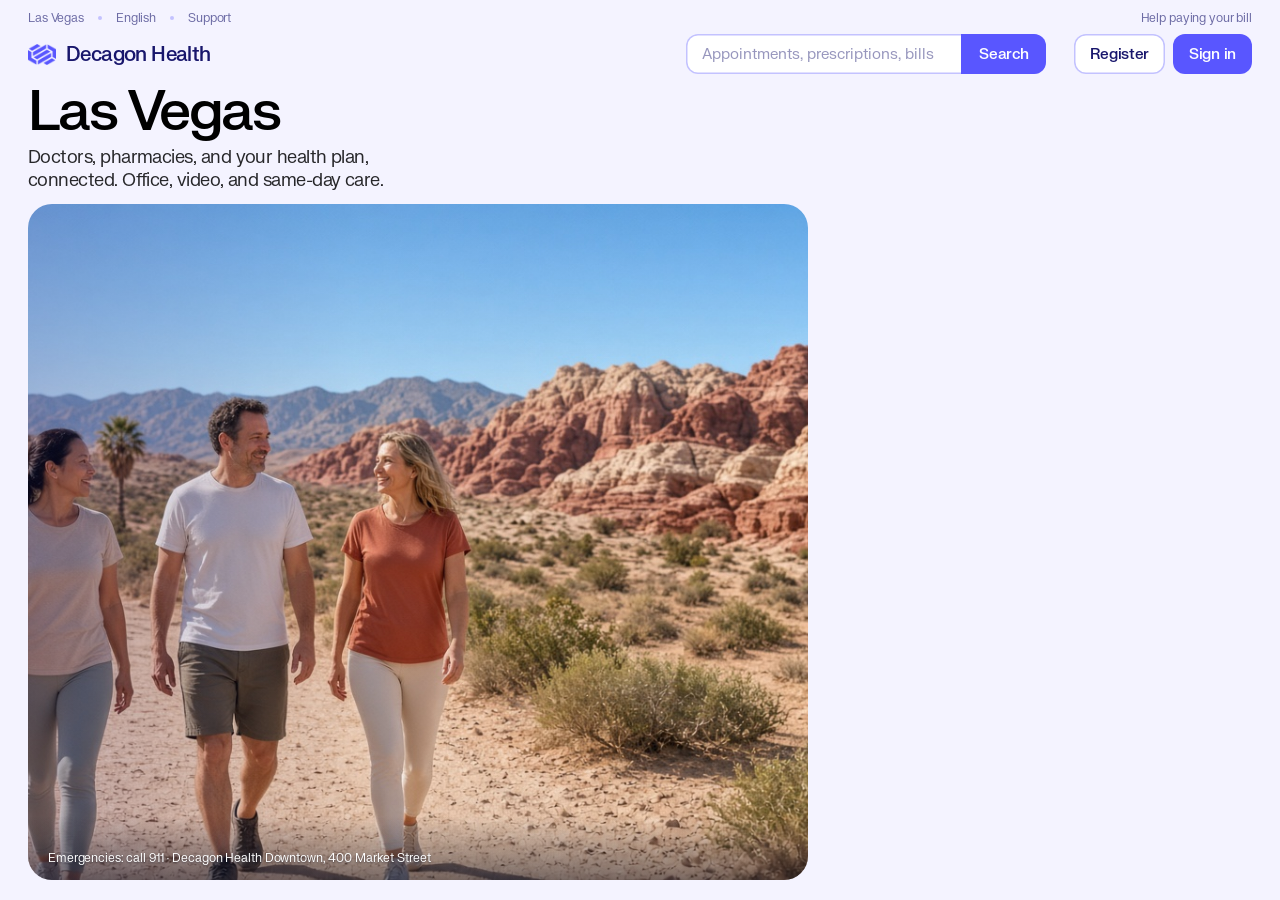
==== index.html @ 379a0c86 "Restore the laptop gap between the photo and the chat. Co-authored-by: Cursor <cursoragent@cursor.co" ====
<!DOCTYPE html>
<html lang="en">
<head>
  <meta charset="utf-8">
  <meta name="viewport" content="width=device-width, initial-scale=1">
  <title>Decagon Health</title>
  <link rel="icon" href="assets/favicon.png" type="image/png">
  <link rel="stylesheet" href="styles.css?v=gap">
</head>
<body>
  <div class="stage" inert>
    <header class="mast">
      <div class="util">
        <div class="util-left">
          <span>Las Vegas</span>
          <span class="dot" aria-hidden="true"></span>
          <span>English</span>
          <span class="dot" aria-hidden="true"></span>
          <span>Support</span>
        </div>
        <div class="util-right">
          <span>Help paying your bill</span>
        </div>
      </div>
      <div class="bar">
        <div class="brand">
          <span class="mark" aria-hidden="true"></span>
          <span class="wordmark">Decagon Health</span>
        </div>
        <nav class="links" aria-label="Primary">
          <span>Get care</span>
          <span>Doctors &amp; locations</span>
          <span>Pharmacy</span>
          <span>Pay bills</span>
          <span>Coaching</span>
        </nav>
        <div class="search" role="search">
          <span class="search-text">Appointments, prescriptions, bills</span>
          <span class="search-go">Search</span>
        </div>
        <div class="account">
          <span class="register">Register</span>
          <span class="signin">Sign in</span>
        </div>
      </div>
    </header>

    <section class="hero">
      <div class="hero-copy">
        <h1>Las Vegas</h1>
        <p>Doctors, pharmacies, and your health plan, connected. Office, video, and same-day care.</p>
      </div>
      <div class="photo">
        <p class="fine">Emergencies: call 911 · Decagon Health Downtown, 400 Market Street</p>
      </div>
    </section>
  </div>
  <div class="catch" aria-hidden="true"></div>

  <script
    src="https://decagon.ai/loaders/release/base/v1.js"
    data-slug="81Bceiy_decagon_health_cr"
  ></script>
  <script>
    window.addEventListener("decagonload", () => {
      const open = () => window.duet && window.duet.open();
      open();
      setTimeout(open, 700);
    });

    const widgetFrame = () => document.getElementById("decagon-iframe");

    let settleTimer;
    const settle = () => document.body.classList.remove("nudged");

    const nudge = () => {
      document.body.classList.remove("nudged");
      void document.body.offsetWidth;
      document.body.classList.add("nudged");
      clearTimeout(settleTimer);
      settleTimer = setTimeout(settle, 550);
    };

    document.querySelector(".catch").addEventListener("pointerdown", nudge);

    window.addEventListener("keydown", (event) => {
      if (event.metaKey || event.ctrlKey || event.altKey) return;
      if (document.activeElement === widgetFrame()) return;
      nudge();
    });
  </script>
</body>
</html>
---- styles.css ----
@font-face {
  font-family: "FK Grotesk Neue";
  src: url("fonts/FKGroteskNeue-Regular.otf") format("opentype");
  font-weight: 400;
  font-style: normal;
  font-display: swap;
}

@font-face {
  font-family: "FK Grotesk Neue";
  src: url("fonts/FKGroteskNeue-Medium.otf") format("opentype");
  font-weight: 500;
  font-style: normal;
  font-display: swap;
}

:root {
  --ink: #18166c;
  --primary: #5956ff;
  --canvas: #f4f3ff;
  --mist: #eeeeff;
  --soft: #c3c2ff;
  --black: #000;
  --zinc: #27272a;
  --font: "FK Grotesk Neue", "Helvetica Neue", Helvetica, Arial, sans-serif;
  --chat-w: 500px;
  /* The open card is 420px, inset 20px from the iframe's right and bottom. */
  --chat-card: 420px;
  --chat-pad: 20px;
  --edge: 20px;
  --gutter: 28px;
  /* Clear column between the photo and the chat on a laptop. */
  --chat-gap: 32px;
}

* {
  box-sizing: border-box;
}

html,
body {
  margin: 0;
  height: 100%;
  overflow: hidden;
  background: var(--canvas);
  color: var(--ink);
  font-family: var(--font);
  font-weight: 400;
  -webkit-font-smoothing: antialiased;
}

body {
  cursor: default;
  user-select: none;
}

.stage {
  height: 100dvh;
  display: grid;
  grid-template-rows: auto minmax(0, 1fr);
  background: var(--canvas);
  transition: filter 220ms ease;
}

.catch {
  position: fixed;
  inset: 0;
  z-index: 2;
}

body.nudged .stage {
  filter: blur(12px);
}

#decagon-iframe {
  right: calc(var(--edge) - var(--chat-pad)) !important;
  bottom: calc(var(--edge) - var(--chat-pad)) !important;
  max-height: calc(100dvh - 72px - var(--edge)) !important;
  clip-path: inset(0 var(--chat-pad) var(--chat-pad) 0);
}

@keyframes widget-bounce {
  0%,
  100% {
    transform: translateY(0);
  }
  45% {
    transform: translateY(-16px);
  }
}

body.nudged #decagon-iframe {
  animation: widget-bounce 0.55s ease-in-out 1;
}

.mast {
  background: var(--canvas);
  color: var(--ink);
  padding: 10px var(--gutter) 8px;
}

.util,
.bar,
.util-left,
.util-right,
.account,
.brand {
  display: flex;
  align-items: center;
}

.util {
  justify-content: space-between;
  gap: 16px;
  margin-bottom: 8px;
  color: rgba(24, 22, 108, 0.62);
  font-size: 12px;
  letter-spacing: -0.01em;
}

.util-left,
.util-right {
  gap: 14px;
}

.dot {
  width: 4px;
  height: 4px;
  border-radius: 50%;
  background: var(--soft);
}

.bar {
  gap: 28px;
  min-height: 40px;
}

.brand {
  gap: 10px;
  flex: none;
}

.mark {
  width: 28px;
  height: 28px;
  background: var(--primary);
  -webkit-mask-image: url("assets/logomark-white.png");
  mask-image: url("assets/logomark-white.png");
  -webkit-mask-mode: luminance;
  mask-mode: luminance;
  -webkit-mask-size: contain;
  mask-size: contain;
  -webkit-mask-repeat: no-repeat;
  mask-repeat: no-repeat;
  -webkit-mask-position: center;
  mask-position: center;
}

.wordmark {
  font-size: 20px;
  font-weight: 500;
  letter-spacing: -0.03em;
  white-space: nowrap;
}

.links {
  display: flex;
  gap: 22px;
  font-size: 16px;
  font-weight: 500;
  letter-spacing: -0.02em;
  white-space: nowrap;
}

.search {
  margin-left: auto;
  display: flex;
  align-items: center;
  flex: 1 1 160px;
  min-width: 0;
  max-width: 360px;
  height: 40px;
  background: #fff;
  border-radius: 12px;
  box-shadow: inset 0 0 0 1.5px var(--soft);
  overflow: hidden;
}

.search-text {
  flex: 1;
  padding: 0 16px;
  color: rgba(24, 22, 108, 0.45);
  font-size: 15px;
  white-space: nowrap;
  overflow: hidden;
}

.search-go {
  flex: none;
  align-self: stretch;
  display: flex;
  align-items: center;
  padding: 0 18px;
  background: var(--primary);
  color: #fff;
  font-size: 15px;
  font-weight: 500;
  letter-spacing: -0.02em;
}

.account {
  gap: 8px;
  flex: none;
}

.register,
.signin {
  height: 40px;
  display: inline-flex;
  align-items: center;
  padding: 0 16px;
  border-radius: 12px;
  font-size: 15px;
  font-weight: 500;
  letter-spacing: -0.02em;
}

.register {
  color: var(--ink);
  background: #fff;
  box-shadow: inset 0 0 0 1.5px var(--soft);
}

.signin {
  background: var(--primary);
  color: #fff;
}

.hero {
  min-height: 0;
  display: grid;
  grid-template-rows: auto minmax(0, 1fr);
  gap: 12px;
  padding: 4px var(--gutter) var(--edge);
  background: var(--canvas);
}

.hero-copy {
  max-width: 720px;
  color: var(--black);
}

h1 {
  margin: 0;
  font-size: 56px;
  font-weight: 500;
  letter-spacing: -0.045em;
  line-height: 0.95;
}

.hero-copy p {
  margin: 8px 0 0;
  max-width: 34ch;
  font-size: 18px;
  line-height: 1.25;
  letter-spacing: -0.03em;
  color: var(--zinc);
}

.photo {
  position: relative;
  min-height: 0;
  margin-right: calc(var(--edge) + var(--chat-card) + var(--chat-gap) - var(--gutter));
  border-radius: 24px;
  overflow: hidden;
  background:
    linear-gradient(90deg, rgba(24, 22, 108, 0.22) 0%, rgba(24, 22, 108, 0.04) 42%, rgba(24, 22, 108, 0) 100%),
    url("assets/hero.jpg?v=vegas") 32% 42% / cover no-repeat;
}

.photo::after {
  content: "";
  position: absolute;
  left: 0;
  right: 0;
  bottom: 0;
  height: 64px;
  background: linear-gradient(transparent, rgba(12, 16, 32, 0.5));
}

.fine {
  position: absolute;
  left: 20px;
  right: 20px;
  bottom: 14px;
  z-index: 1;
  margin: 0;
  color: #fff;
  font-size: 12px;
  line-height: 1.35;
  letter-spacing: -0.01em;
  text-shadow: 0 1px 2px rgba(12, 16, 32, 0.45);
}

@media (max-width: 1280px) {
  .links {
    display: none;
  }
}

@media (min-height: 980px) {
  h1 {
    font-size: 72px;
  }

  .hero {
    gap: 18px;
  }

  .hero-copy p {
    font-size: 22px;
  }
}

@media (max-height: 740px) {
  .util {
    display: none;
  }

  h1 {
    font-size: 44px;
  }

  .hero-copy p {
    font-size: 16px;
  }
}
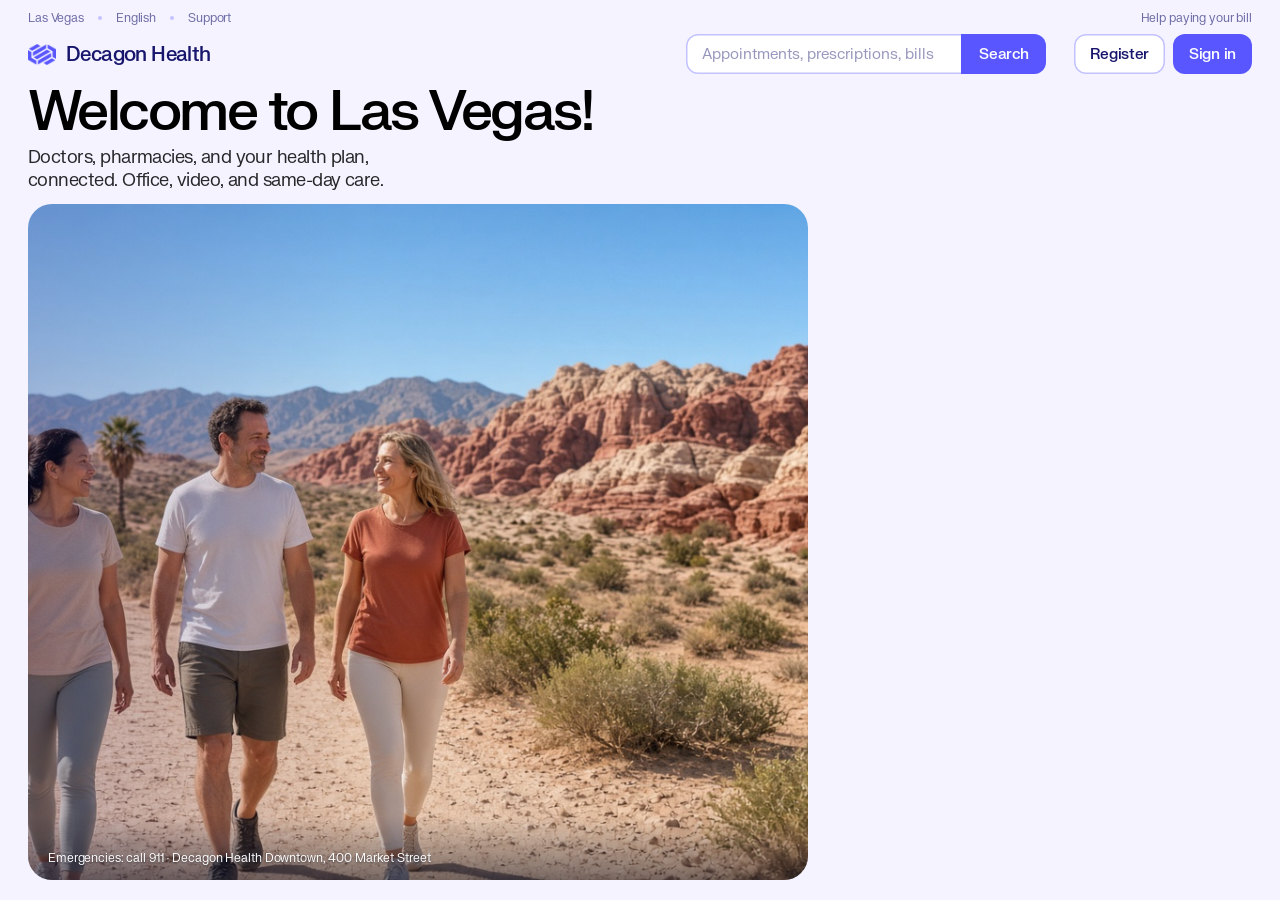
==== commit 670c32e9: "Make the phone app feel like a real member app and pass tap context to chat. Co-authored-by: Cursor " ====
--- a/index.html
+++ b/index.html
@@ -1,11 +1,45 @@
 <!DOCTYPE html>
-<html lang="en">
+<html lang="en" class="pending">
 <head>
   <meta charset="utf-8">
-  <meta name="viewport" content="width=device-width, initial-scale=1">
+  <meta name="viewport" content="width=device-width, initial-scale=1, viewport-fit=cover">
+  <meta name="theme-color" content="#f4f3ff">
+  <meta http-equiv="Accept-CH" content="Sec-CH-UA-Mobile">
+  <meta name="decagon-explicit-surface" content="">
+  <meta name="decagon-auth-slot" content="">
   <title>Decagon Health</title>
+  <style>
+    html.pending body { visibility: hidden; }
+    html.phone .stage, html.phone .catch { display: none !important; }
+    html.desk .app, html.desk .chat { display: none !important; }
+  </style>
+  <script>
+    (function () {
+      var q = "";
+      try { q = (new URLSearchParams(location.search).get("surface") || "").toLowerCase(); } catch (e) {}
+      var explicit = document.querySelector('meta[name="decagon-explicit-surface"]');
+      var named = explicit ? (explicit.getAttribute("content") || "").trim().toLowerCase() : "";
+      if (named !== "app" && named !== "portal") named = "";
+      var ua = navigator.userAgent || "";
+      var phone = /iPhone|iPod/i.test(ua) || (/Android/i.test(ua) && /Mobile/i.test(ua));
+      var shortSide = Math.min(screen.width || 0, screen.height || 0);
+      if (!phone && navigator.maxTouchPoints > 1 && shortSide > 0 && shortSide <= 500) phone = true;
+      try { if (navigator.userAgentData && navigator.userAgentData.mobile) phone = true; } catch (e) {}
+      if (q === "app" || named === "app") phone = true;
+      if (q === "portal" || named === "portal") phone = false;
+      var root = document.documentElement;
+      root.classList.remove("pending");
+      root.classList.add(phone ? "phone" : "desk");
+      if (phone) {
+        var theme = document.querySelector('meta[name="theme-color"]');
+        if (theme) theme.setAttribute("content", "#ffffff");
+      }
+    })();
+  </script>
+  <script src="surface.js?v=2"></script>
   <link rel="icon" href="assets/favicon.png" type="image/png">
   <link rel="stylesheet" href="styles.css?v=gap">
+  <link rel="stylesheet" href="app.css?v=4">
 </head>
 <body>
   <div class="stage" inert>
@@ -47,7 +81,7 @@
 
     <section class="hero">
       <div class="hero-copy">
-        <h1>Las Vegas</h1>
+        <h1>Welcome to Las Vegas!</h1>
         <p>Doctors, pharmacies, and your health plan, connected. Office, video, and same-day care.</p>
       </div>
       <div class="photo">
@@ -57,37 +91,51 @@
   </div>
   <div class="catch" aria-hidden="true"></div>
 
-  <script
-    src="https://decagon.ai/loaders/release/base/v1.js"
-    data-slug="81Bceiy_decagon_health_cr"
-  ></script>
+  <div class="app">
+    <header class="top">
+      <span class="avatar-frame"><img class="avatar" src="assets/jordan-rivera.jpg" alt="Jordan Rivera" width="36" height="36"></span>
+      <div class="who">
+        <b>Decagon Health</b>
+      </div>
+      <button class="chat-btn" id="open-chat" type="button">Chat</button>
+    </header>
+    <main id="main"></main>
+    <nav class="tabs" id="tabs" aria-label="Sections"></nav>
+  </div>
+  <div class="chat is-closed" id="chat" inert aria-hidden="true">
+    <iframe id="chat-frame" title="Chat with Decagon Health" referrerpolicy="no-referrer" loading="eager"></iframe>
+  </div>
+  <script src="app.js?v=3"></script>
   <script>
-    window.addEventListener("decagonload", () => {
-      const open = () => window.duet && window.duet.open();
-      open();
-      setTimeout(open, 700);
-    });
+    if (document.documentElement.classList.contains("desk")) {
+      const loader = document.createElement("script");
+      loader.src = "https://decagon.ai/loaders/release/base/v1.js";
+      loader.dataset.slug = "81Bceiy_decagon_health_cr";
+      document.body.appendChild(loader);
 
-    const widgetFrame = () => document.getElementById("decagon-iframe");
+      window.addEventListener("decagonload", () => {
+        const open = () => window.duet && window.duet.open();
+        open();
+        setTimeout(open, 700);
+      });
 
-    let settleTimer;
-    const settle = () => document.body.classList.remove("nudged");
-
-    const nudge = () => {
-      document.body.classList.remove("nudged");
-      void document.body.offsetWidth;
-      document.body.classList.add("nudged");
-      clearTimeout(settleTimer);
-      settleTimer = setTimeout(settle, 550);
-    };
-
-    document.querySelector(".catch").addEventListener("pointerdown", nudge);
-
-    window.addEventListener("keydown", (event) => {
-      if (event.metaKey || event.ctrlKey || event.altKey) return;
-      if (document.activeElement === widgetFrame()) return;
-      nudge();
-    });
+      const widgetFrame = () => document.getElementById("decagon-iframe");
+      let settleTimer;
+      const settle = () => document.body.classList.remove("nudged");
+      const nudge = () => {
+        document.body.classList.remove("nudged");
+        void document.body.offsetWidth;
+        document.body.classList.add("nudged");
+        clearTimeout(settleTimer);
+        settleTimer = setTimeout(settle, 550);
+      };
+      document.querySelector(".catch").addEventListener("pointerdown", nudge);
+      window.addEventListener("keydown", (event) => {
+        if (event.metaKey || event.ctrlKey || event.altKey) return;
+        if (document.activeElement === widgetFrame()) return;
+        nudge();
+      });
+    }
   </script>
 </body>
 </html>
--- a/app.css
+++ b/app.css
@@ -0,0 +1,566 @@
+:root {
+  --ink: #18166c;
+  --primary: #5956ff;
+  --canvas: #f4f3ff;
+  --soft: #c3c2ff;
+  --zinc: #27272a;
+  --ready: #0f7a45;
+  --hold: #9a5416;
+}
+
+* { box-sizing: border-box; }
+
+html, body {
+  margin: 0;
+  height: 100%;
+  background: var(--canvas);
+  color: var(--ink);
+  font-family: var(--font);
+  font-weight: 400;
+  -webkit-font-smoothing: antialiased;
+}
+
+body { min-height: 100dvh; }
+
+html.phone,
+html.app-page {
+  --canvas: #ffffff;
+  --ink: #1c1c1e;
+  --zinc: #3a3a3c;
+  --muted: #6e6e73;
+  --font: -apple-system, BlinkMacSystemFont, "SF Pro Text", "Segoe UI", sans-serif;
+  color-scheme: light;
+}
+
+html.phone,
+html.app-page,
+html.phone body,
+html.app-page body {
+  background: #fff;
+  color: #1c1c1e;
+  font-family: -apple-system, BlinkMacSystemFont, "SF Pro Text", "Segoe UI", sans-serif;
+}
+
+html.phone body[data-screen="bill"],
+html.app-page body[data-screen="bill"] {
+  background: #f2f2f7;
+}
+
+.app button,
+.app input {
+  font: inherit;
+  color: inherit;
+}
+
+.app button {
+  appearance: none;
+  -webkit-appearance: none;
+  background: none;
+  border: 0;
+  padding: 0;
+  cursor: pointer;
+  touch-action: manipulation;
+  -webkit-tap-highlight-color: transparent;
+}
+
+.app button:focus-visible {
+  outline: 2px solid var(--primary);
+  outline-offset: 2px;
+}
+
+.app {
+  min-height: 100dvh;
+  display: flex;
+  flex-direction: column;
+  width: min(480px, 100%);
+  margin: 0 auto;
+  background: var(--canvas);
+  font-family: -apple-system, BlinkMacSystemFont, "SF Pro Text", "Segoe UI", sans-serif;
+}
+
+html.phone .app,
+html.app-page .app {
+  position: fixed;
+  inset: 0;
+  z-index: 4;
+  width: 100%;
+  max-width: none;
+  height: 100%;
+  height: 100dvh;
+  min-height: 0;
+  margin: 0;
+  background: #fff;
+}
+
+html.phone body[data-screen="bill"] .app,
+html.app-page body[data-screen="bill"] .app {
+  background: #f2f2f7;
+}
+
+.app .top {
+  display: flex;
+  align-items: center;
+  gap: 10px;
+  padding: calc(10px + env(safe-area-inset-top)) 16px 10px;
+}
+
+.app .avatar-frame {
+  width: 36px;
+  height: 36px;
+  flex: none;
+  border-radius: 50%;
+  overflow: hidden;
+  background: #f2f2f7;
+  box-shadow: 0 0 0 0.5px rgba(0, 0, 0, 0.12);
+}
+
+.app .avatar {
+  width: 100%;
+  height: 100%;
+  display: block;
+  object-fit: cover;
+  object-position: center 20%;
+  color: transparent;
+}
+
+.app .who { display: flex; flex-direction: column; min-width: 0; flex: 1; }
+.app .who b {
+  font-weight: 600;
+  font-size: 17px;
+  letter-spacing: -0.02em;
+  white-space: nowrap;
+  overflow: hidden;
+  text-overflow: ellipsis;
+}
+
+.app .chat-btn,
+.app .primary {
+  background: var(--primary);
+  color: #fff;
+  font-weight: 600;
+  letter-spacing: -0.02em;
+}
+
+.app .chat-btn {
+  margin-left: auto;
+  flex: none;
+  height: 34px;
+  padding: 0 14px;
+  border-radius: 999px;
+  font-size: 15px;
+}
+
+.app .chat-btn:active,
+.app main button:active { opacity: 0.72; }
+
+.app main {
+  flex: 1;
+  min-height: 0;
+  overflow: auto;
+  padding: 6px 16px 20px;
+}
+
+.app .hello { margin: 6px 0 16px; }
+.app .hello h1 {
+  margin: 0;
+  font-size: 34px;
+  font-weight: 700;
+  letter-spacing: -0.022em;
+  line-height: 1.05;
+  color: #1c1c1e;
+}
+.app .hello p {
+  margin: 4px 0 0;
+  color: #6e6e73;
+  font-size: 17px;
+  letter-spacing: -0.01em;
+}
+
+.app .hero {
+  display: flex;
+  align-items: center;
+  gap: 14px;
+  width: 100%;
+  margin: 0 0 12px;
+  padding: 16px;
+  text-align: left;
+  color: #fff;
+  background: var(--primary);
+  border-radius: 22px;
+}
+.app .hero img {
+  width: 64px;
+  height: 64px;
+  flex: none;
+  border-radius: 50%;
+  object-fit: cover;
+  object-position: center 20%;
+  background: rgba(255, 255, 255, 0.24);
+  box-shadow: 0 0 0 2px rgba(255, 255, 255, 0.9);
+}
+.app .hero strong {
+  display: block;
+  font-size: 20px;
+  font-weight: 600;
+  letter-spacing: -0.02em;
+}
+.app .hero em {
+  display: block;
+  margin-top: 3px;
+  font-style: normal;
+  font-size: 15px;
+  line-height: 1.25;
+  letter-spacing: -0.01em;
+  color: rgba(255, 255, 255, 0.92);
+}
+
+.app .tiles {
+  display: grid;
+  grid-template-columns: 1fr 1fr;
+  gap: 10px;
+}
+.app .tile {
+  display: flex;
+  flex-direction: column;
+  align-items: flex-start;
+  min-height: 156px;
+  padding: 14px;
+  border-radius: 20px;
+  text-align: left;
+  color: #1c1c1e;
+}
+.app .tile.mint { background: #d8f5e6; }
+.app .tile.lavender { background: #e4e2ff; }
+.app .tile img {
+  width: 48px;
+  height: 48px;
+  border-radius: 14px;
+  object-fit: cover;
+  background: rgba(255, 255, 255, 0.72);
+}
+.app .tile .copy { margin-top: auto; padding-top: 12px; }
+.app .tile .copy strong {
+  display: block;
+  font-size: 15px;
+  font-weight: 600;
+  letter-spacing: -0.02em;
+  line-height: 1.2;
+}
+.app .tile.lavender .copy strong {
+  font-size: 28px;
+  font-weight: 700;
+  letter-spacing: -0.03em;
+}
+.app .tile .copy em {
+  display: block;
+  margin-top: 3px;
+  font-style: normal;
+  font-size: 14px;
+  font-weight: 600;
+}
+.app .tile.mint .copy em { color: var(--ready); }
+.app .tile.lavender .copy em { color: #3a3a3c; font-weight: 500; }
+
+.app .visit {
+  display: flex;
+  align-items: center;
+  gap: 12px;
+  width: 100%;
+  padding: 8px 0 10px;
+  text-align: left;
+}
+.app .visit img,
+.app .person img {
+  width: 56px;
+  height: 56px;
+  flex: none;
+  border-radius: 50%;
+  object-fit: cover;
+  object-position: center 20%;
+  background: #f2f2f7;
+}
+.app .visit-copy,
+.app .person-copy { flex: 1; min-width: 0; }
+.app .visit strong,
+.app .person strong {
+  display: block;
+  font-size: 20px;
+  font-weight: 700;
+  letter-spacing: -0.02em;
+}
+.app .person strong { font-size: 17px; font-weight: 600; }
+.app .visit em,
+.app .person em {
+  display: block;
+  margin-top: 2px;
+  font-style: normal;
+  font-size: 14px;
+  line-height: 1.3;
+  color: #6e6e73;
+}
+.app .when { white-space: nowrap; }
+
+.app .facts { margin-top: 4px; }
+.app .fact {
+  padding: 12px 0;
+  border-top: 0.5px solid rgba(60, 60, 67, 0.12);
+}
+.app .fact span {
+  display: block;
+  font-size: 13px;
+  color: #6e6e73;
+}
+.app .fact b {
+  display: block;
+  margin-top: 2px;
+  font-size: 17px;
+  font-weight: 600;
+  letter-spacing: -0.02em;
+}
+
+.app .note {
+  margin: 14px 0 0;
+  color: #6e6e73;
+  font-size: 15px;
+  line-height: 1.4;
+}
+
+.app .rx-list { margin-top: 4px; }
+.app .rx,
+.app .person {
+  display: flex;
+  align-items: center;
+  gap: 12px;
+  width: 100%;
+  padding: 14px 0;
+  text-align: left;
+  border-top: 0.5px solid rgba(60, 60, 67, 0.12);
+}
+.app .rx:first-child,
+.app .person:first-child { border-top: 0; }
+.app .rx { align-items: flex-start; }
+.app .rx img {
+  width: 48px;
+  height: 48px;
+  flex: none;
+  border-radius: 12px;
+  object-fit: cover;
+  background: #f2f2f7;
+}
+.app .rx-copy { flex: 1; min-width: 0; }
+.app .rx strong {
+  display: block;
+  font-size: 17px;
+  font-weight: 600;
+  letter-spacing: -0.02em;
+}
+.app .rx .detail {
+  display: block;
+  margin-top: 2px;
+  color: #6e6e73;
+  font-size: 14px;
+  line-height: 1.35;
+}
+.app .rx .pill { margin-top: 2px; }
+
+.app .pill {
+  display: inline-flex;
+  align-items: center;
+  flex: none;
+  height: 26px;
+  margin-left: auto;
+  padding: 0 10px;
+  border-radius: 999px;
+  font-size: 13px;
+  font-weight: 600;
+  letter-spacing: -0.01em;
+  white-space: nowrap;
+}
+.app .pill.ready { color: var(--ready); background: #e5f6ee; }
+.app .pill.hold { color: var(--hold); background: #fbf0e4; }
+.app .pill.shipped { color: var(--primary); background: #eeeeff; }
+
+.app .intro { margin: 8px 0 6px; }
+.app .intro h2 {
+  margin: 0;
+  font-size: 22px;
+  font-weight: 700;
+  letter-spacing: -0.02em;
+}
+.app .intro p {
+  margin: 6px 0 0;
+  color: #6e6e73;
+  font-size: 16px;
+  line-height: 1.35;
+}
+
+.app .chevron {
+  width: 14px;
+  height: 14px;
+  flex: none;
+  margin-left: auto;
+  color: #c4c4c8;
+}
+
+.app .sheet {
+  background: #fff;
+  border-radius: 18px;
+  overflow: hidden;
+  margin-top: 8px;
+}
+.app .statement {
+  display: block;
+  width: 100%;
+  padding: 20px 18px 6px;
+  text-align: left;
+}
+.app .amount {
+  display: block;
+  font-size: 40px;
+  font-weight: 700;
+  letter-spacing: -0.03em;
+  line-height: 1;
+  color: #1c1c1e;
+}
+.app .meta {
+  display: block;
+  margin-top: 6px;
+  font-size: 15px;
+  color: #6e6e73;
+}
+.app .deduct { display: block; margin: 16px 0 4px; }
+.app .track {
+  display: block;
+  height: 8px;
+  border-radius: 999px;
+  background: #e9e9ee;
+  overflow: hidden;
+}
+.app .fill {
+  display: block;
+  width: 100%;
+  height: 100%;
+  background: var(--primary);
+}
+.app .deduct-label {
+  display: block;
+  margin-top: 8px;
+  font-size: 13px;
+  font-weight: 600;
+  color: #6e6e73;
+}
+.app .line {
+  display: flex;
+  justify-content: space-between;
+  gap: 12px;
+  margin-top: 12px;
+  padding-top: 12px;
+  border-top: 0.5px solid rgba(60, 60, 67, 0.12);
+  font-size: 16px;
+  letter-spacing: -0.01em;
+}
+.app .line b { font-weight: 600; }
+.app .covered { color: var(--ready); }
+.app .pay {
+  display: flex;
+  align-items: center;
+  width: 100%;
+  padding: 14px 18px;
+  text-align: left;
+  font-size: 16px;
+  font-weight: 600;
+  border-top: 0.5px solid rgba(60, 60, 67, 0.12);
+}
+
+.app .primary {
+  display: flex;
+  align-items: center;
+  justify-content: center;
+  width: 100%;
+  height: 50px;
+  margin-top: 18px;
+  border-radius: 14px;
+  font-size: 17px;
+}
+
+.app .fine {
+  position: static;
+  left: auto;
+  right: auto;
+  bottom: auto;
+  z-index: auto;
+  margin: 18px 0 8px;
+  color: #8e8e93;
+  font-size: 12px;
+  line-height: 1.4;
+  text-shadow: none;
+}
+
+.app .tabs {
+  display: flex;
+  border-top: 0.5px solid rgba(60, 60, 67, 0.18);
+  background: #fff;
+  padding-bottom: env(safe-area-inset-bottom);
+}
+.app .tabs button {
+  flex: 1;
+  min-height: 49px;
+  padding: 6px 0 4px;
+  font-size: 10px;
+  font-weight: 500;
+  letter-spacing: 0.01em;
+  color: #8e8e93;
+  display: flex;
+  flex-direction: column;
+  align-items: center;
+  justify-content: center;
+  gap: 2px;
+}
+.app .tabs button[aria-current="page"] {
+  color: var(--primary);
+  font-weight: 600;
+}
+.app .tabs .ico {
+  width: 25px;
+  height: 25px;
+  display: grid;
+}
+.app .tabs .ico svg {
+  grid-area: 1 / 1;
+  width: 25px;
+  height: 25px;
+}
+.app .tabs svg.solid { visibility: hidden; }
+.app .tabs button[aria-current="page"] svg.line { visibility: hidden; }
+.app .tabs button[aria-current="page"] svg.solid { visibility: visible; }
+
+.chat {
+  position: fixed;
+  inset: 0;
+  z-index: 1;
+  margin: 0;
+  border: 0;
+  pointer-events: none;
+}
+.chat.is-closed,
+.chat.is-closed iframe {
+  z-index: 1;
+  pointer-events: none;
+}
+.chat:not(.is-closed) {
+  z-index: 8;
+  pointer-events: auto;
+}
+.chat iframe {
+  position: fixed;
+  inset: 0;
+  z-index: 1;
+  width: 100%;
+  height: 100dvh;
+  border: 0;
+  background: #fff;
+}
+.chat:not(.is-closed) iframe { z-index: 8; }
+
+body.in-chat { overflow: hidden; }
+body.in-chat .app { visibility: hidden; }
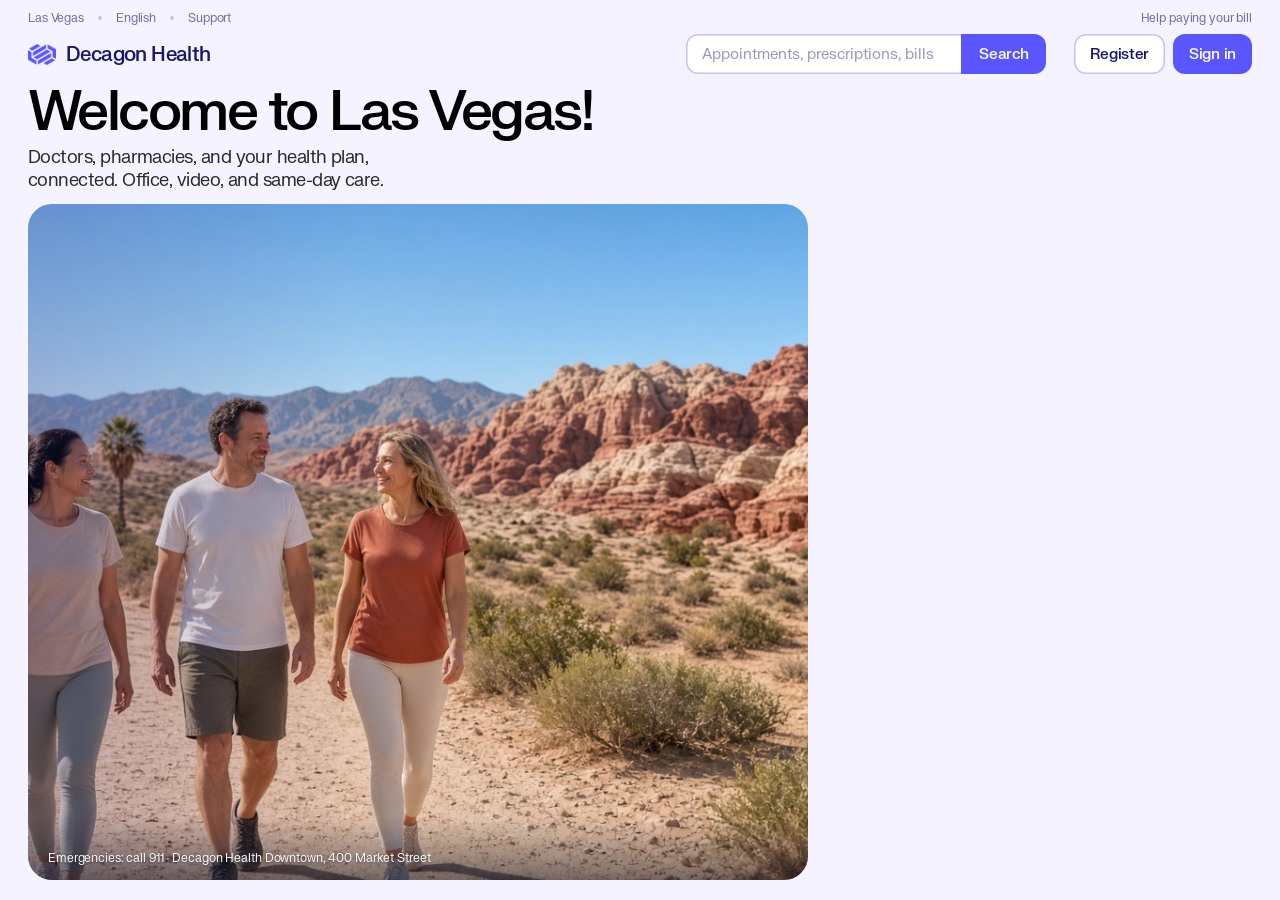
==== commit 9393a3ea: "Give the cards on file the same initials mark and chevron as the other rows. Co-authored-by: Cursor " ====
--- a/index.html
+++ b/index.html
@@ -39,7 +39,7 @@
   <script src="surface.js?v=2"></script>
   <link rel="icon" href="assets/favicon.png" type="image/png">
   <link rel="stylesheet" href="styles.css?v=gap">
-  <link rel="stylesheet" href="app.css?v=4">
+  <link rel="stylesheet" href="app.css?v=5">
 </head>
 <body>
   <div class="stage" inert>
@@ -105,7 +105,7 @@
   <div class="chat is-closed" id="chat" inert aria-hidden="true">
     <iframe id="chat-frame" title="Chat with Decagon Health" referrerpolicy="no-referrer" loading="eager"></iframe>
   </div>
-  <script src="app.js?v=3"></script>
+  <script src="app.js?v=4"></script>
   <script>
     if (document.documentElement.classList.contains("desk")) {
       const loader = document.createElement("script");
--- a/app.css
+++ b/app.css
@@ -464,12 +464,25 @@
 .app .pay {
   display: flex;
   align-items: center;
-  width: 100%;
-  padding: 14px 18px;
+  gap: 12px;
+  width: 100%;
+  padding: 12px 18px;
   text-align: left;
   font-size: 16px;
   font-weight: 600;
   border-top: 0.5px solid rgba(60, 60, 67, 0.12);
+}
+.app .pay .mark {
+  display: grid;
+  place-items: center;
+  width: 32px;
+  height: 32px;
+  flex: none;
+  border-radius: 50%;
+  background: #eeeeff;
+  color: var(--primary);
+  font-size: 13px;
+  font-weight: 700;
 }
 
 .app .primary {
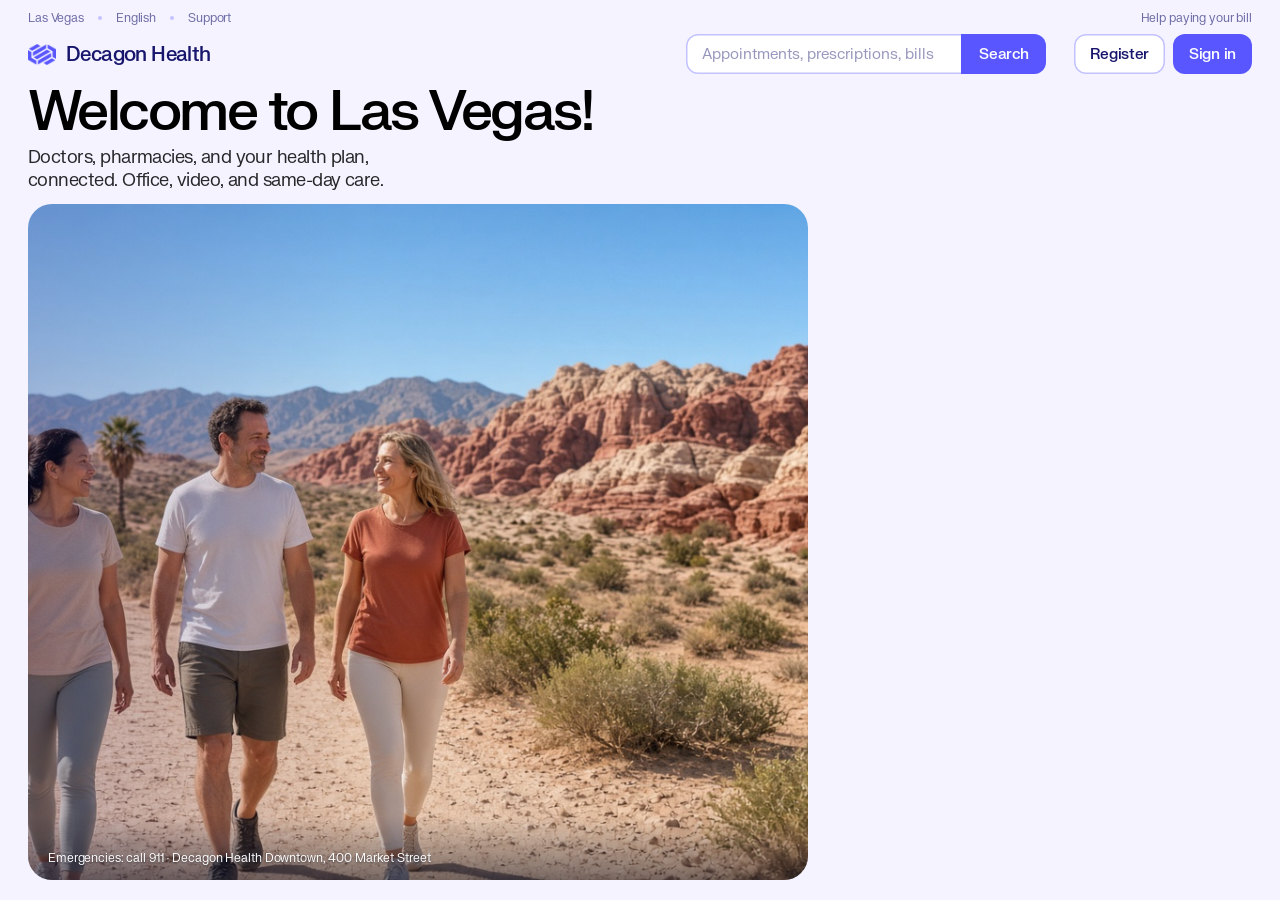
==== commit 3f182c1b: "Keep the mobile chat usable by setting the widget user only when a signature is present. An unsigned" ====
--- a/index.html
+++ b/index.html
@@ -105,7 +105,7 @@
   <div class="chat is-closed" id="chat" inert aria-hidden="true">
     <iframe id="chat-frame" title="Chat with Decagon Health" referrerpolicy="no-referrer" loading="eager"></iframe>
   </div>
-  <script src="app.js?v=4"></script>
+  <script src="app.js?v=5"></script>
   <script>
     if (document.documentElement.classList.contains("desk")) {
       const loader = document.createElement("script");
